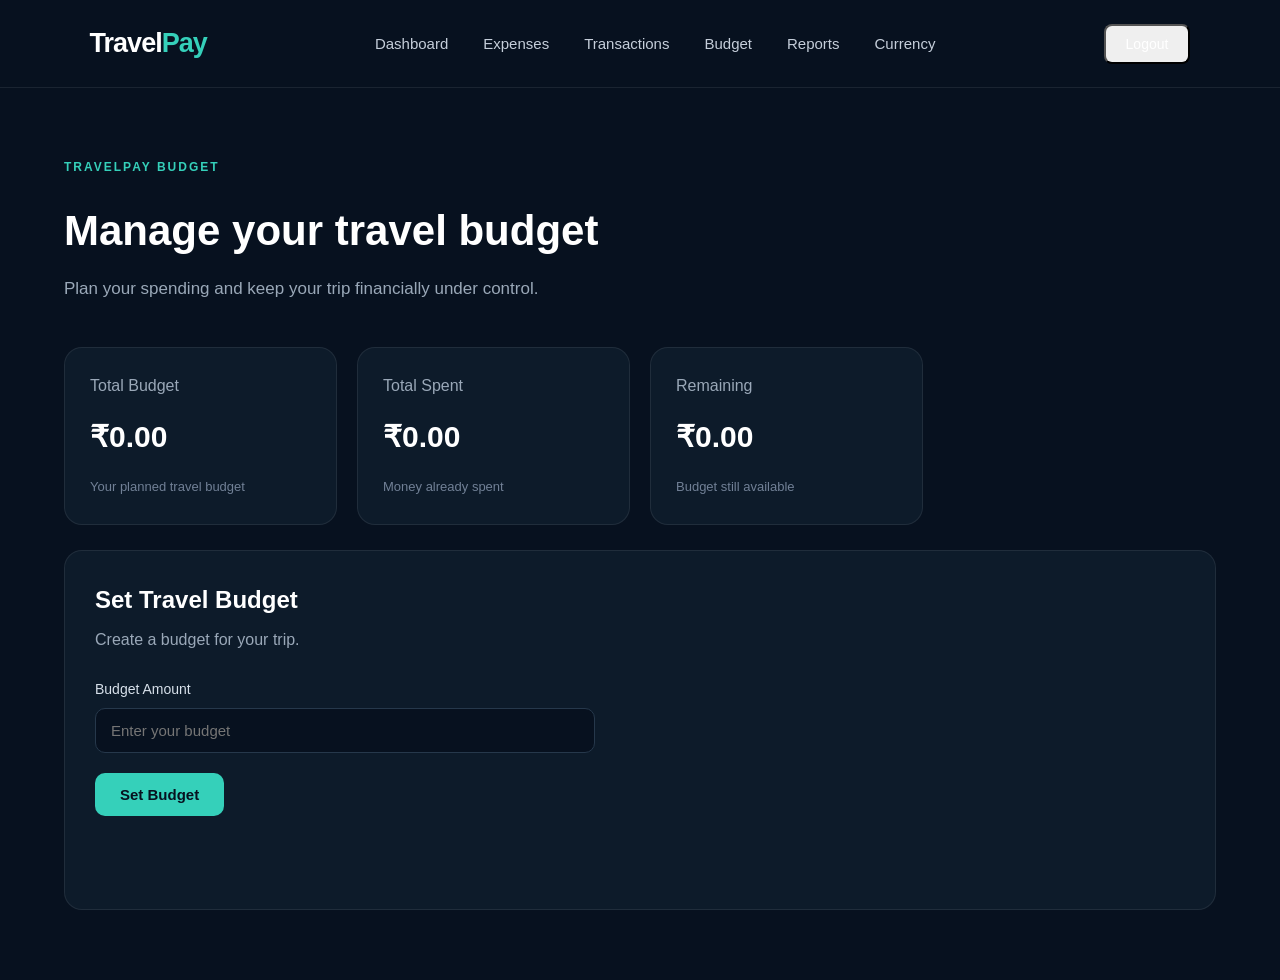
==== src/main/resources/static/pages/budget.html @ 98247ff3 "transactions order" ====
<!DOCTYPE html>
<html lang="en">

<head>
    <meta charset="UTF-8">
    <meta name="viewport" content="width=device-width, initial-scale=1.0">

    <title>TravelPay | Budget</title>

    <link rel="stylesheet" href="../css/style.css">
    <link rel="stylesheet" href="../css/dashboard.css">
</head>

<body>

<header class="navbar">

    <div class="logo">
        Travel<span>Pay</span>
    </div>

    <nav>
        <a href="dashboard.html">Dashboard</a>
        <a href="expenses.html">Expenses</a>
        <a href="transactions.html">Transactions</a>
        <a href="budget.html">Budget</a>
        <a href="reports.html">Reports</a>
        <a href="currency.html">Currency</a>
    </nav>

    <div class="nav-buttons">
        <button id="logoutBtn" class="login-btn">
            Logout
        </button>
    </div>

</header>


<main class="dashboard-container">

    <section class="dashboard-heading">

        <p class="hero-tag">TRAVELPAY BUDGET</p>

        <h1>
            Manage your travel budget
        </h1>

        <p>
            Plan your spending and keep your trip financially under control.
        </p>

    </section>


    <section class="dashboard-grid">

        <div class="dashboard-card">

            <p>Total Budget</p>

            <h2 id="budgetAmount">
                ₹0.00
            </h2>

            <span>
                Your planned travel budget
            </span>

        </div>


        <div class="dashboard-card">

            <p>Total Spent</p>

            <h2 id="budgetSpent">
                ₹0.00
            </h2>

            <span>
                Money already spent
            </span>

        </div>


        <div class="dashboard-card">

            <p>Remaining</p>

            <h2 id="budgetRemaining">
                ₹0.00
            </h2>

            <span>
                Budget still available
            </span>

        </div>

    </section>


    <section class="deposit-section">

        <div class="deposit-card">

            <h2>Set Travel Budget</h2>

            <p>
                Create a budget for your trip.
            </p>

            <form id="budgetForm">

                <div class="deposit-input">

                    <label for="budgetAmountInput">
                        Budget Amount
                    </label>

                    <input
                            type="number"
                            id="budgetAmountInput"
                            placeholder="Enter your budget"
                            min="1"
                            step="0.01"
                            required
                    >

                </div>


                <button type="submit" class="deposit-btn">
                    Set Budget
                </button>

            </form>

            <p id="budgetMessage" class="deposit-message"></p>

        </div>

    </section>

</main>


<script src="../js/auth.js"></script>
<script src="../js/budget.js"></script>

</body>

</html>
---- src/main/resources/static/css/style.css ----
* {
    margin: 0;
    padding: 0;
    box-sizing: border-box;
}

html {
    scroll-behavior: smooth;
}

body {
    font-family: Arial, sans-serif;
    background: #07111f;
    color: #ffffff;
    line-height: 1.6;
}


/* =========================
   NAVBAR
========================= */

.navbar {
    width: 100%;
    padding: 22px 7%;
    display: flex;
    align-items: center;
    justify-content: space-between;
    border-bottom: 1px solid rgba(255, 255, 255, 0.08);
}

.logo {
    font-size: 27px;
    font-weight: bold;
    letter-spacing: -1px;
}

.logo span {
    color: #35d0ba;
}

.navbar nav {
    display: flex;
    gap: 35px;
}

.navbar nav a {
    color: #c5ceda;
    text-decoration: none;
    font-size: 15px;
    transition: 0.3s;
}

.navbar nav a:hover {
    color: #35d0ba;
}

.nav-buttons {
    display: flex;
    align-items: center;
    gap: 15px;
}

.login-btn,
.register-btn {
    text-decoration: none;
    padding: 10px 20px;
    border-radius: 8px;
    font-size: 14px;
}

.login-btn {
    color: white;
}

.register-btn {
    background: #35d0ba;
    color: #07111f;
    font-weight: bold;
}


/* =========================
   HERO
========================= */

.hero {
    min-height: 650px;
    padding: 100px 7%;
    display: flex;
    align-items: center;
    justify-content: space-between;
    gap: 80px;
    background:
        radial-gradient(circle at 15% 30%, rgba(53, 208, 186, 0.14), transparent 35%),
        radial-gradient(circle at 80% 50%, rgba(74, 115, 255, 0.12), transparent 35%);
}

.hero-content {
    max-width: 650px;
}

.hero-tag,
.about-tag {
    color: #35d0ba;
    font-size: 12px;
    font-weight: bold;
    letter-spacing: 2px;
    margin-bottom: 20px;
}

.hero h1 {
    font-size: clamp(50px, 6vw, 82px);
    line-height: 1;
    letter-spacing: -4px;
    margin-bottom: 30px;
}

.hero h1 span,
.section-heading h2 span,
.about h2 span {
    color: #35d0ba;
}

.hero-description {
    color: #aeb9c7;
    font-size: 18px;
    max-width: 570px;
    margin-bottom: 35px;
}

.hero-buttons {
    display: flex;
    gap: 15px;
}

.primary-btn,
.secondary-btn {
    padding: 14px 25px;
    border-radius: 9px;
    text-decoration: none;
    font-weight: bold;
}

.primary-btn {
    background: #35d0ba;
    color: #07111f;
}

.secondary-btn {
    border: 1px solid #394757;
    color: white;
}


/* =========================
   WALLET CARD
========================= */

.hero-card {
    width: 360px;
    min-width: 360px;
    padding: 28px;
    border-radius: 22px;

    background:
        linear-gradient(145deg,
        rgba(53, 208, 186, 0.18),
        rgba(38, 57, 82, 0.65));

    border: 1px solid rgba(255, 255, 255, 0.12);

    box-shadow: 0 30px 80px rgba(0, 0, 0, 0.35);

    transform: rotate(3deg);
}

.card-header {
    display: flex;
    justify-content: space-between;
    color: #c9d4df;
}

.balance-label {
    color: #94a3b5;
    margin-top: 60px;
    font-size: 14px;
}

.hero-card h2 {
    font-size: 38px;
    margin: 5px 0 35px;
}

.card-info {
    display: flex;
    justify-content: space-between;
}

.card-info div {
    display: flex;
    flex-direction: column;
}

.card-info span {
    color: #94a3b5;
    font-size: 12px;
}

.card-info strong {
    margin-top: 4px;
}


/* =========================
   FEATURES
========================= */

.features {
    padding: 110px 7%;
}

.section-heading {
    max-width: 650px;
    margin-bottom: 60px;
}

.section-heading p {
    color: #35d0ba;
    font-size: 12px;
    font-weight: bold;
    letter-spacing: 2px;
    margin-bottom: 15px;
}

.section-heading h2,
.about h2 {
    font-size: 48px;
    line-height: 1.1;
    letter-spacing: -2px;
}

.feature-grid {
    display: grid;
    grid-template-columns: repeat(3, 1fr);
    gap: 20px;
}

.feature-card {
    padding: 30px;
    border: 1px solid #1c2a3a;
    border-radius: 16px;
    background: #0b1727;
    transition: 0.3s;
}

.feature-card:hover {
    transform: translateY(-6px);
    border-color: #35d0ba;
}

.feature-icon {
    font-size: 28px;
    margin-bottom: 20px;
}

.feature-card h3 {
    margin-bottom: 10px;
}

.feature-card p {
    color: #8f9cac;
    font-size: 14px;
}


/* =========================
   ABOUT
========================= */

.about {
    padding: 100px 7%;
    background: #0b1727;
}

.about > div {
    max-width: 700px;
}

.about h2 {
    margin-bottom: 25px;
}

.about p:not(.about-tag) {
    color: #9ca9b8;
    font-size: 17px;
}


/* =========================
   FOOTER
========================= */

footer {
    padding: 50px 7%;
    border-top: 1px solid #1c2a3a;
    color: #8793a1;
}

footer p {
    margin-top: 10px;
}

.copyright {
    font-size: 13px;
    margin-top: 25px;
}


/* =========================
   RESPONSIVE
========================= */

@media (max-width: 900px) {

    .navbar nav {
        display: none;
    }

    .hero {
        flex-direction: column;
        align-items: flex-start;
        padding-top: 70px;
    }

    .hero-card {
        width: 100%;
        max-width: 360px;
    }

    .feature-grid {
        grid-template-columns: repeat(2, 1fr);
    }
}


@media (max-width: 600px) {

    .navbar {
        padding: 18px 5%;
    }

    .nav-buttons .login-btn {
        display: none;
    }

    .hero {
        padding: 70px 5%;
    }

    .hero h1 {
        font-size: 52px;
    }

    .hero-buttons {
        flex-direction: column;
    }

    .primary-btn,
    .secondary-btn {
        text-align: center;
    }

    .features,
    .about {
        padding: 80px 5%;
    }

    .section-heading h2,
    .about h2 {
        font-size: 38px;
    }

    .feature-grid {
        grid-template-columns: 1fr;
    }
}
---- src/main/resources/static/css/dashboard.css ----
.dashboard-container {
    width: 90%;
    max-width: 1200px;
    margin: 0 auto;
    padding: 70px 0;
}

.dashboard-heading {
    margin-bottom: 45px;
}

.dashboard-heading h1 {
    font-size: 42px;
    margin: 10px 0;
}

.dashboard-heading h1 span {
    color: #35d0ba;
}

.dashboard-heading p:last-child {
    color: #9aa8b8;
    font-size: 17px;
}


/* Main Dashboard Cards */

.dashboard-grid {
    display: grid;
    grid-template-columns: repeat(4, 1fr);
    gap: 20px;
}

.dashboard-card {
    background: #0d1b2a;
    border: 1px solid rgba(255, 255, 255, 0.08);
    border-radius: 18px;
    padding: 25px;
    min-height: 150px;
    transition: 0.3s;
}

.dashboard-card:hover {
    transform: translateY(-5px);
    border-color: rgba(53, 208, 186, 0.4);
}

.dashboard-card p {
    color: #9aa8b8;
    margin-bottom: 15px;
}

.dashboard-card h2 {
    font-size: 30px;
    margin-bottom: 12px;
}

.dashboard-card span {
    color: #718096;
    font-size: 13px;
}

.wallet-card {
    background: linear-gradient(
        135deg,
        #0d1b2a,
        #123d3a
    );
}


/* Cash Flow */

.cash-flow-grid {
    display: grid;
    grid-template-columns: 1fr 1fr;
    gap: 20px;
    margin-top: 25px;
}

.cash-card {
    background: #0d1b2a;
    border: 1px solid rgba(255, 255, 255, 0.08);
    border-radius: 18px;
    padding: 25px;
    display: flex;
    align-items: center;
    gap: 20px;
}

.cash-icon {
    width: 50px;
    height: 50px;
    border-radius: 12px;
    background: rgba(53, 208, 186, 0.12);
    display: flex;
    align-items: center;
    justify-content: center;
    font-size: 25px;
    color: #35d0ba;
}

.cash-card p {
    color: #9aa8b8;
    margin-bottom: 5px;
}

.cash-card h3 {
    font-size: 25px;
}


/* Responsive */

@media (max-width: 1000px) {

    .dashboard-grid {
        grid-template-columns: repeat(2, 1fr);
    }

}

@media (max-width: 600px) {

    .dashboard-container {
        width: 92%;
        padding: 40px 0;
    }

    .dashboard-heading h1 {
        font-size: 32px;
    }

    .dashboard-grid {
        grid-template-columns: 1fr;
    }

    .cash-flow-grid {
        grid-template-columns: 1fr;
    }

}
.deposit-section {
    margin-top: 25px;
}

.deposit-card {
    background: #0d1b2a;
    border: 1px solid rgba(255, 255, 255, 0.08);
    border-radius: 18px;
    padding: 30px;
}

.deposit-card h2 {
    margin-bottom: 8px;
}

.deposit-card > p {
    color: #9aa8b8;
    margin-bottom: 25px;
}

.deposit-input {
    margin-bottom: 20px;
}

.deposit-input label {
    display: block;
    margin-bottom: 8px;
    color: #d7e0ea;
    font-size: 14px;
}

.deposit-input input {
    width: 100%;
    max-width: 500px;
    padding: 13px 15px;
    border: 1px solid #26384b;
    border-radius: 10px;
    background: #07111f;
    color: white;
    font-size: 15px;
    outline: none;
}

.deposit-input input:focus {
    border-color: #35d0ba;
}

.deposit-btn {
    padding: 13px 25px;
    border: none;
    border-radius: 10px;
    background: #35d0ba;
    color: #07111f;
    font-size: 15px;
    font-weight: 700;
    cursor: pointer;
    transition: 0.3s;
}

.deposit-btn:hover {
    transform: translateY(-2px);
    opacity: 0.9;
}

.deposit-message {
    margin-top: 18px;
    min-height: 20px;
}

/*transaction chits */


#transactionList {
    display: flex;
    flex-direction: column;
    gap: 15px;
    margin-top: 25px;
}

.transaction-item {
    background: #07111f;
    border: 1px solid rgba(255, 255, 255, 0.08);
    border-radius: 14px;
    padding: 18px 22px;

    display: flex;
    align-items: center;
    justify-content: space-between;

    transition: 0.3s;
}

.transaction-item:hover {
    border-color: rgba(53, 208, 186, 0.4);
    transform: translateX(4px);
}

.transaction-item h3 {
    margin: 0 0 6px;
    font-size: 16px;
}

.transaction-item p {
    margin: 0;
    color: #9aa8b8;
    font-size: 13px;
}

.transaction-item strong {
    font-size: 17px;
}


/* Transaction Date*/
.transaction-info h3 {
    margin-bottom: 6px;
}

.transaction-info p {
    display: inline-block;
    margin-right: 10px;
    font-size: 12px;
    font-weight: 600;
}

.transaction-info small {
    color: #718096;
    font-size: 12px;
}

.deposit-amount strong {
    color: #35d0ba;
}

.expense-amount strong {
    color: #ff6b6b;
}
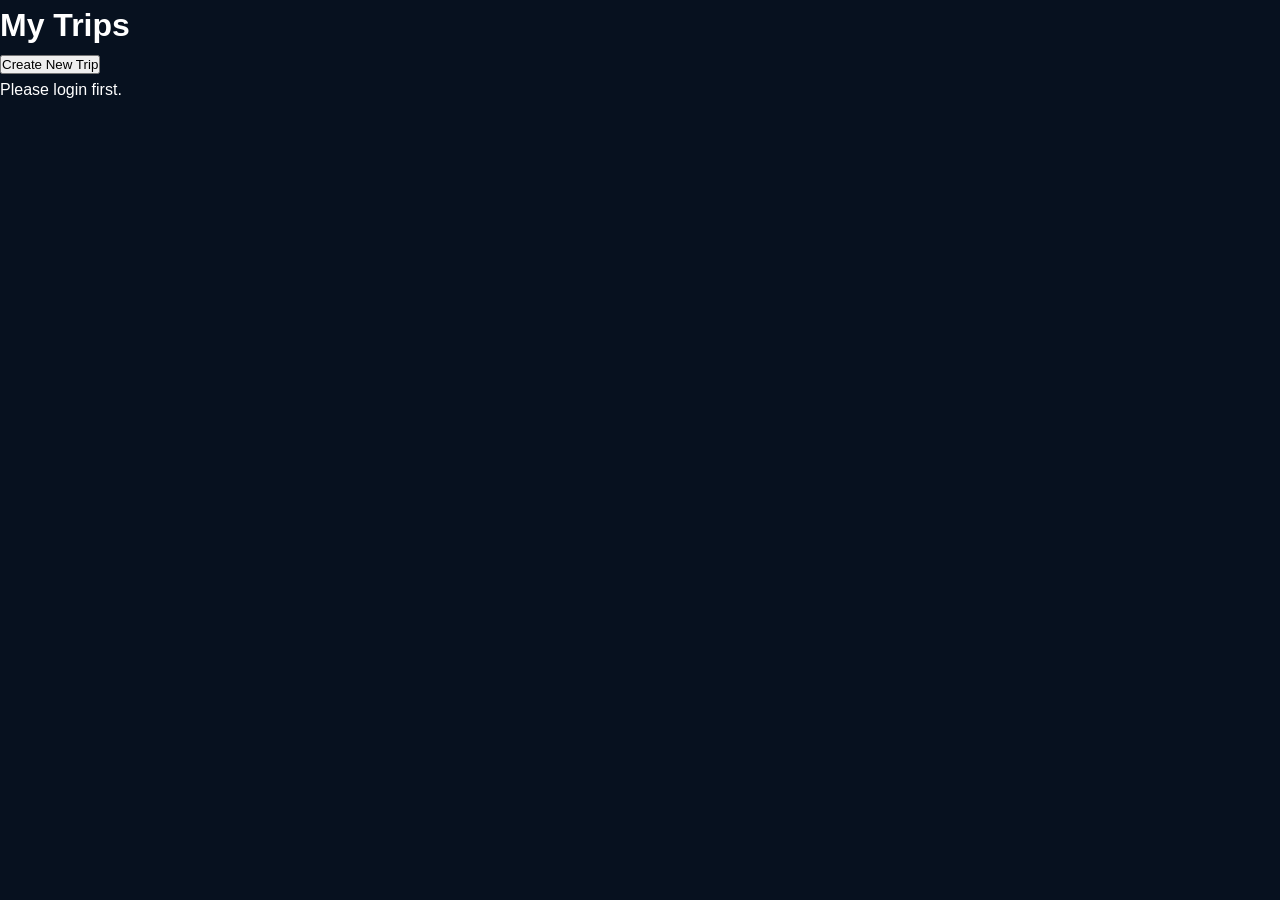
==== commit 833f3cc8: "Wallet Not Mandatory" ====
--- a/src/main/resources/static/pages/budget.html
+++ b/src/main/resources/static/pages/budget.html
@@ -150,7 +150,6 @@
 
 <script src="../js/auth.js"></script>
 <script src="../js/budget.js"></script>
-
 </body>
 
 </html>
--- a/src/main/resources/static/css/style.css
+++ b/src/main/resources/static/css/style.css
@@ -384,4 +384,208 @@
     .feature-grid {
         grid-template-columns: 1fr;
     }
-}+}
+
+/* =========================
+   TRIP DASHBOARD
+========================= */
+
+.dashboard-container {
+    width: 86%;
+    max-width: 1200px;
+    margin: 0 auto;
+    padding: 70px 0;
+}
+
+.dashboard-heading {
+    margin-bottom: 45px;
+}
+
+.dashboard-heading .hero-tag {
+    margin-bottom: 12px;
+}
+
+.dashboard-heading h1 {
+    font-size: clamp(40px, 5vw, 64px);
+    line-height: 1.1;
+    letter-spacing: -2px;
+    margin-bottom: 20px;
+}
+
+#tripInfo {
+    display: flex;
+    flex-wrap: wrap;
+    gap: 10px 25px;
+    color: #9ca9b8;
+    font-size: 15px;
+}
+
+#tripInfo p {
+    margin: 0;
+}
+
+#tripInfo strong {
+    color: #ffffff;
+}
+
+
+/* =========================
+   TRIP SUMMARY CARDS
+========================= */
+
+.dashboard-grid {
+    display: grid;
+    grid-template-columns: repeat(3, 1fr);
+    gap: 20px;
+    margin-bottom: 50px;
+}
+
+.dashboard-card {
+    padding: 28px;
+    border: 1px solid #1c2a3a;
+    border-radius: 16px;
+    background:
+        linear-gradient(
+            145deg,
+            rgba(53, 208, 186, 0.08),
+            #0b1727
+        );
+    transition: 0.3s;
+}
+
+.dashboard-card:hover {
+    transform: translateY(-5px);
+    border-color: #35d0ba;
+}
+
+.dashboard-card p {
+    color: #94a3b5;
+    font-size: 14px;
+    margin-bottom: 8px;
+}
+
+.dashboard-card h2 {
+    font-size: 30px;
+    margin-bottom: 8px;
+}
+
+.dashboard-card span {
+    color: #788797;
+    font-size: 13px;
+}
+
+
+/* =========================
+   TRIP ACTIONS
+========================= */
+
+.deposit-section {
+    margin-bottom: 30px;
+}
+
+.deposit-card {
+    padding: 32px;
+    border: 1px solid #1c2a3a;
+    border-radius: 18px;
+    background: #0b1727;
+}
+
+.deposit-card h2 {
+    font-size: 26px;
+    margin-bottom: 8px;
+}
+
+.deposit-card > p {
+    color: #8f9cac;
+    margin-bottom: 25px;
+}
+
+
+/* Action buttons */
+
+#tripActions {
+    display: grid;
+    grid-template-columns: repeat(4, 1fr);
+    gap: 15px;
+}
+
+#tripActions button {
+    padding: 16px 20px;
+    border: 1px solid #2a3a4d;
+    border-radius: 10px;
+    background: #111f31;
+    color: #ffffff;
+    font-size: 15px;
+    font-weight: bold;
+    cursor: pointer;
+    transition: 0.3s;
+}
+
+#tripActions button:hover {
+    background: #35d0ba;
+    color: #07111f;
+    border-color: #35d0ba;
+    transform: translateY(-3px);
+}
+
+
+/* Back button */
+
+.deposit-section > button {
+    padding: 12px 22px;
+    border: 1px solid #394757;
+    border-radius: 9px;
+    background: transparent;
+    color: #ffffff;
+    cursor: pointer;
+    font-size: 14px;
+    transition: 0.3s;
+}
+
+.deposit-section > button:hover {
+    border-color: #35d0ba;
+    color: #35d0ba;
+}
+
+
+/* =========================
+   RESPONSIVE
+========================= */
+
+@media (max-width: 900px) {
+
+    .dashboard-grid {
+        grid-template-columns: repeat(2, 1fr);
+    }
+
+    #tripActions {
+        grid-template-columns: repeat(2, 1fr);
+    }
+}
+
+
+@media (max-width: 600px) {
+
+    .dashboard-container {
+        width: 90%;
+        padding: 50px 0;
+    }
+
+    .dashboard-heading h1 {
+        font-size: 42px;
+    }
+
+    .dashboard-grid {
+        grid-template-columns: 1fr;
+    }
+
+    #tripActions {
+        grid-template-columns: 1fr;
+    }
+
+    .deposit-card {
+        padding: 24px;
+    }
+
+}
+
--- a/src/main/resources/static/css/dashboard.css
+++ b/src/main/resources/static/css/dashboard.css
@@ -277,4 +277,58 @@
 
 .expense-amount strong {
     color: #ff6b6b;
+}
+
+/* ============================= */
+/* REPORT ITEMS */
+/* ============================= */
+
+#categoryReport,
+#monthlyReport {
+    display: flex;
+    flex-direction: column;
+    gap: 12px;
+    margin-top: 20px;
+}
+
+.report-item {
+    background: #07111f;
+    border: 1px solid rgba(255, 255, 255, 0.08);
+    border-radius: 12px;
+
+    padding: 16px 20px;
+
+    display: flex;
+    align-items: center;
+    justify-content: space-between;
+
+    transition: 0.3s;
+}
+
+.report-item:hover {
+    border-color: rgba(53, 208, 186, 0.4);
+    transform: translateX(4px);
+}
+
+.report-item h3 {
+    margin: 0;
+    font-size: 15px;
+    font-weight: 600;
+    color: #d7e0ea;
+}
+
+.report-item strong {
+    font-size: 16px;
+    color: #35d0ba;
+}
+
+/* ============================= */
+/* REPORT CHART */
+/* ============================= */
+
+.chart-container {
+    width: 100%;
+    max-width: 450px;
+    margin: 30px auto 10px;
+    padding: 20px;
 }
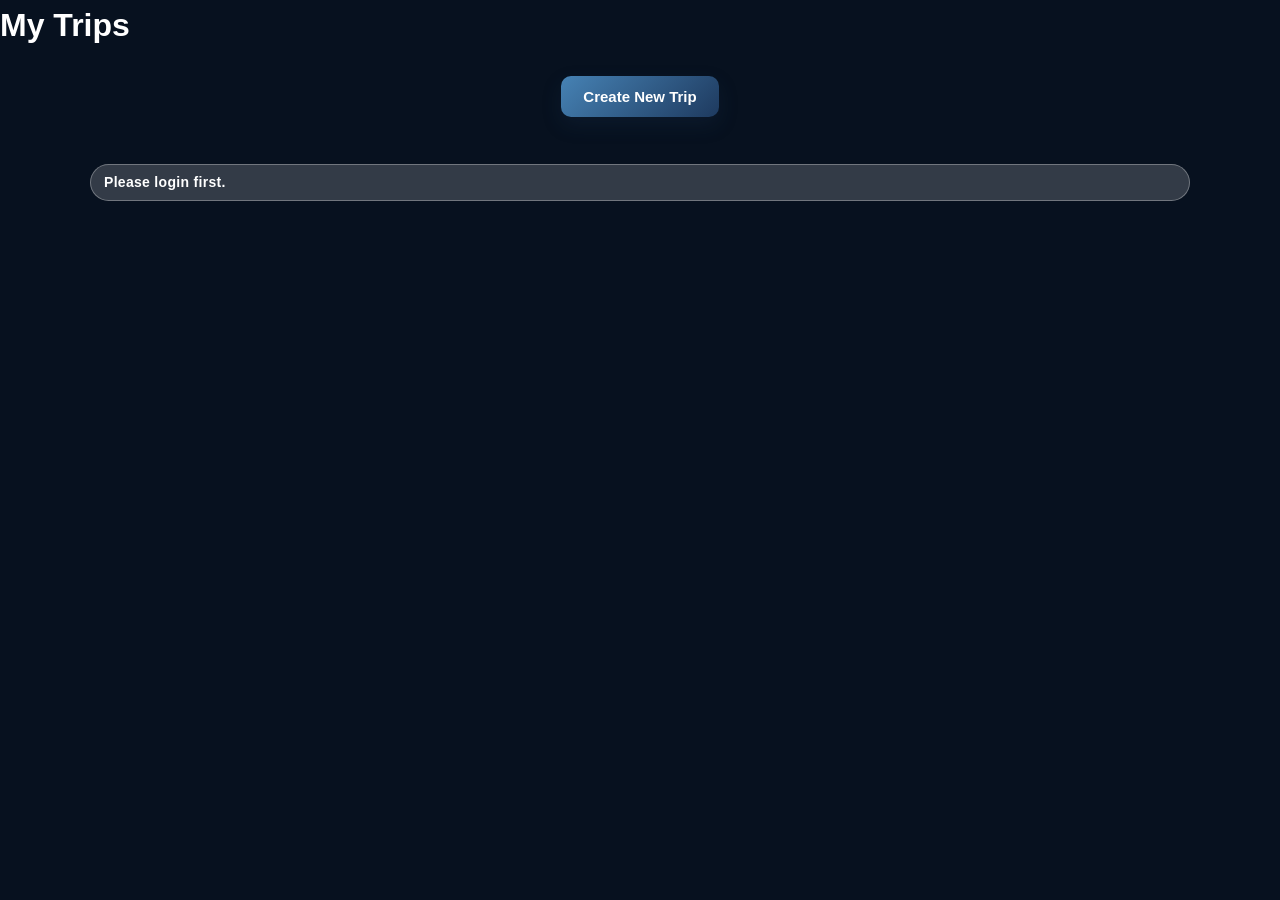
==== commit 1a979fe0: "access limitation" ====
--- a/src/main/resources/static/pages/budget.html
+++ b/src/main/resources/static/pages/budget.html
@@ -21,10 +21,6 @@
 
     <nav>
         <a href="dashboard.html">Dashboard</a>
-        <a href="expenses.html">Expenses</a>
-        <a href="transactions.html">Transactions</a>
-        <a href="budget.html">Budget</a>
-        <a href="reports.html">Reports</a>
         <a href="currency.html">Currency</a>
     </nav>
 
--- a/src/main/resources/static/css/style.css
+++ b/src/main/resources/static/css/style.css
@@ -588,4 +588,551 @@
     }
 
 }
-
+.expense-item {
+    display: grid;
+    grid-template-columns: 1fr auto auto;
+    align-items: center;
+    gap: 25px;
+
+    padding: 22px;
+    margin-top: 15px;
+
+    border: 1px solid rgba(212, 175, 55, 0.25);
+    border-radius: 16px;
+
+    background: linear-gradient(
+        135deg,
+        #111827,
+        #1e1b4b,
+        #172554
+    );
+
+    color: #f8fafc;
+
+    box-shadow:
+        0 10px 30px rgba(0, 0, 0, 0.25);
+
+    transition: 0.25s ease;
+}
+
+.expense-item:hover {
+    transform: translateY(-3px);
+
+    border-color: rgba(212, 175, 55, 0.55);
+
+    box-shadow:
+        0 14px 35px rgba(0, 0, 0, 0.35);
+}
+
+.expense-info h3 {
+    margin: 0 0 6px 0;
+    font-size: 19px;
+    color: #f8fafc;
+}
+
+.expense-info p {
+    margin: 0 0 6px 0;
+    color: #cbd5e1;
+}
+
+.expense-info small {
+    color: #94a3b8;
+}
+
+.expense-amount strong {
+    font-size: 21px;
+    color: #f4d06f;
+}
+
+.expense-actions {
+    display: flex;
+    gap: 8px;
+}
+
+.expense-actions button {
+    padding: 8px 14px;
+
+    border: 1px solid rgba(255,255,255,0.15);
+    border-radius: 8px;
+
+    cursor: pointer;
+
+    color: white;
+    background: rgba(255,255,255,0.08);
+
+    transition: 0.2s ease;
+}
+
+.expense-actions button:hover {
+    background: rgba(212,175,55,0.2);
+    border-color: rgba(212,175,55,0.5);
+}
+
+/* ============================= */
+/* TRIP STATUS CONTROL */
+/* ============================= */
+
+.trip-status-control {
+    margin-top: 25px;
+    padding: 22px 25px;
+
+    display: flex;
+    align-items: center;
+    justify-content: center;
+    gap: 14px;
+    flex-wrap: wrap;
+
+    border-radius: 16px;
+
+    background: rgba(255, 255, 255, 0.08);
+    border: 1px solid rgba(255, 255, 255, 0.15);
+
+    box-shadow: 0 8px 25px rgba(0, 0, 0, 0.08);
+}
+
+.trip-status-control label {
+    font-weight: 600;
+    font-size: 15px;
+}
+
+.trip-status-control select {
+    min-width: 150px;
+
+    padding: 11px 40px 11px 14px;
+
+    border: 1px solid #d1d5db;
+    border-radius: 10px;
+
+    background: white;
+
+    font-size: 14px;
+    font-weight: 600;
+
+    cursor: pointer;
+
+    outline: none;
+
+    transition: 0.2s ease;
+}
+
+.trip-status-control select:focus {
+    border-color: #6366f1;
+
+    box-shadow:
+        0 0 0 3px rgba(99, 102, 241, 0.15);
+}
+
+.trip-status-control button {
+    padding: 11px 18px;
+
+    border: none;
+    border-radius: 10px;
+
+    background: linear-gradient(
+        135deg,
+        #6366f1,
+        #8b5cf6
+    );
+
+    color: white;
+
+    font-size: 14px;
+    font-weight: 600;
+
+    cursor: pointer;
+
+    transition: 0.2s ease;
+}
+
+.trip-status-control button:hover {
+    transform: translateY(-2px);
+
+    box-shadow:
+        0 7px 18px rgba(99, 102, 241, 0.25);
+}
+
+#statusMessage {
+    width: 100%;
+
+    margin: 4px 0 0;
+
+    text-align: center;
+
+    font-size: 14px;
+}
+
+
+/* ============================= */
+/* MY TRIPS PAGE */
+/* ============================= */
+
+#tripList {
+    width: 90%;
+    max-width: 1100px;
+
+    margin: 35px auto;
+
+    display: grid;
+
+    grid-template-columns:
+        repeat(auto-fit, minmax(280px, 1fr));
+
+    gap: 25px;
+}
+
+
+/* ============================= */
+/* TRIP CARDS */
+/* ============================= */
+
+#tripList > div {
+
+    padding: 25px;
+
+    border-radius: 18px;
+
+    background: linear-gradient(
+        135deg,
+        #0d1b2a,
+        #123d3a
+    );
+
+    border: 1px solid rgba(255, 255, 255, 0.25);
+
+    color: white;
+
+    box-shadow:
+        0 12px 30px rgba(13, 27, 42, 0.35);
+
+    transition: 0.25s ease;
+}
+
+/* Card Hover */
+
+#tripList > div:hover {
+
+    transform: translateY(-5px);
+
+    box-shadow:
+        0 18px 40px rgba(30, 58, 95, 0.35);
+
+    border-color:
+        rgba(255, 255, 255, 0.45);
+}
+
+
+/* ============================= */
+/* TRIP TITLE */
+/* ============================= */
+
+#tripList h2 {
+
+    margin-top: 0;
+
+    margin-bottom: 15px;
+
+    font-size: 22px;
+
+    color: #ffffff;
+}
+
+
+/* ============================= */
+/* TRIP INFORMATION */
+/* ============================= */
+
+#tripList p {
+
+    margin: 8px 0;
+
+    color: #e0f2fe;
+
+    font-size: 14px;
+}
+
+
+/* ============================= */
+/* TRIP STATUS */
+/* ============================= */
+
+#tripList p:last-of-type {
+
+    display: inline-block;
+
+    margin-top: 12px;
+
+    padding: 6px 13px;
+
+    border-radius: 20px;
+
+    background:
+        rgba(255, 255, 255, 0.18);
+
+    border:
+        1px solid rgba(255, 255, 255, 0.3);
+
+    color: #ffffff;
+
+    font-weight: 600;
+
+    letter-spacing: 0.3px;
+}
+
+
+/* ============================= */
+/* OPEN TRIP BUTTON */
+/* ============================= */
+
+#tripList button {
+
+    width: 100%;
+
+    margin-top: 18px;
+
+    padding: 11px 16px;
+
+    border: 1px solid
+        rgba(255, 255, 255, 0.3);
+
+    border-radius: 10px;
+
+    background:
+        rgba(255, 255, 255, 0.15);
+
+    color: #ffffff;
+
+    font-size: 14px;
+
+    font-weight: 600;
+
+    cursor: pointer;
+
+    transition: 0.2s ease;
+}
+
+
+#tripList button:hover {
+
+    background:
+        rgba(255, 255, 255, 0.25);
+
+    transform: translateY(-2px);
+
+    box-shadow:
+        0 6px 15px
+        rgba(15, 23, 42, 0.2);
+}
+
+
+/* ============================= */
+/* CREATE TRIP FORM */
+/* ============================= */
+
+#createTripForm {
+
+    width: 90%;
+
+    max-width: 650px;
+
+    margin: 30px auto;
+
+    padding: 30px;
+
+    border-radius: 18px;
+
+    background: linear-gradient(
+        135deg,
+        #87ceeb,
+        #4682b4,
+        #1e3a5f
+    );
+
+    border:
+        1px solid rgba(255, 255, 255, 0.25);
+
+    color: white;
+
+    box-shadow:
+        0 12px 30px
+        rgba(30, 58, 95, 0.25);
+}
+
+
+/* Create Trip Heading */
+
+#createTripForm h2 {
+
+    margin-top: 0;
+
+    font-size: 24px;
+
+    color: white;
+}
+
+
+/* Form Labels */
+
+#createTripForm label {
+
+    display: block;
+
+    margin-top: 8px;
+
+    font-size: 14px;
+
+    font-weight: 600;
+
+    color: #e0f2fe;
+}
+
+
+/* Form Inputs */
+
+#createTripForm input {
+
+    width: 100%;
+
+    box-sizing: border-box;
+
+    margin: 8px 0 18px;
+
+    padding: 12px 14px;
+
+    border:
+        1px solid rgba(255, 255, 255, 0.3);
+
+    border-radius: 10px;
+
+    background:
+        rgba(255, 255, 255, 0.15);
+
+    color: white;
+
+    font-size: 14px;
+
+    outline: none;
+}
+
+
+#createTripForm input::placeholder {
+
+    color: rgba(255, 255, 255, 0.7);
+}
+
+
+#createTripForm input:focus {
+
+    border-color: white;
+
+    background:
+        rgba(255, 255, 255, 0.2);
+
+    box-shadow:
+        0 0 0 3px
+        rgba(255, 255, 255, 0.12);
+}
+
+
+/* Create Trip Save Button */
+
+#createTripForm button {
+
+    width: 100%;
+
+    padding: 12px;
+
+    border: none;
+
+    border-radius: 10px;
+
+    background:
+        rgba(255, 255, 255, 0.2);
+
+    color: white;
+
+    font-weight: 600;
+
+    cursor: pointer;
+
+    transition: 0.2s ease;
+}
+
+
+#createTripForm button:hover {
+
+    background:
+        rgba(255, 255, 255, 0.3);
+
+    transform: translateY(-2px);
+}
+
+
+/* ============================= */
+/* CREATE NEW TRIP BUTTON */
+/* ============================= */
+
+#createTripBtn {
+
+    display: block;
+
+    margin: 25px auto;
+
+    padding: 12px 22px;
+
+    border: none;
+
+    border-radius: 10px;
+
+    background: linear-gradient(
+        135deg,
+        #4682b4,
+        #1e3a5f
+    );
+
+    color: white;
+
+    font-size: 15px;
+
+    font-weight: 600;
+
+    cursor: pointer;
+
+    transition: 0.2s ease;
+
+    box-shadow:
+        0 8px 20px
+        rgba(30, 58, 95, 0.2);
+}
+
+
+#createTripBtn:hover {
+
+    transform: translateY(-2px);
+
+    box-shadow:
+        0 10px 25px
+        rgba(30, 58, 95, 0.3);
+}
+
+
+/* ============================= */
+/* MOBILE */
+/* ============================= */
+
+@media (max-width: 600px) {
+
+    #tripList {
+
+        width: 92%;
+
+        grid-template-columns: 1fr;
+    }
+
+    #createTripForm {
+
+        width: 85%;
+
+        padding: 22px;
+    }
+
+}
--- a/src/main/resources/static/css/dashboard.css
+++ b/src/main/resources/static/css/dashboard.css
@@ -331,4 +331,111 @@
     max-width: 450px;
     margin: 30px auto 10px;
     padding: 20px;
+}
+
+
+
+
+
+/* ============================================================
+   EXPENSE CATEGORY DROPDOWN
+============================================================ */
+
+#expenseCategory,
+#editExpenseCategory {
+    width: 100%;
+    height: 48px;
+
+    padding: 0 45px 0 15px;
+
+    border: 1px solid rgba(255, 255, 255, 0.18);
+    border-radius: 10px;
+
+    background: #0d1b2a;
+    color: white;
+
+    font-size: 15px;
+    font-family: inherit;
+
+    outline: none;
+    cursor: pointer;
+
+    transition: all 0.25s ease;
+
+    /* Remove browser default arrow */
+    appearance: none;
+    -webkit-appearance: none;
+    -moz-appearance: none;
+
+    /* Custom arrow */
+    background-image:
+        linear-gradient(45deg, transparent 50%, #5eead4 50%),
+        linear-gradient(135deg, #5eead4 50%, transparent 50%);
+
+    background-position:
+        calc(100% - 20px) 20px,
+        calc(100% - 14px) 20px;
+
+    background-size:
+        6px 6px,
+        6px 6px;
+
+    background-repeat: no-repeat;
+}
+
+
+/* Hover */
+
+#expenseCategory:hover,
+#editExpenseCategory:hover {
+    border-color: rgba(94, 234, 212, 0.6);
+
+    box-shadow:
+        0 5px 18px rgba(0, 0, 0, 0.25);
+}
+
+
+/* Focus */
+
+#expenseCategory:focus,
+#editExpenseCategory:focus {
+    border-color: #5eead4;
+
+    box-shadow:
+        0 0 0 3px rgba(94, 234, 212, 0.15);
+}
+
+
+/* Dropdown options */
+
+#expenseCategory option,
+#editExpenseCategory option {
+    background: #0d1b2a;
+    color: white;
+
+    font-size: 15px;
+}
+
+
+/* First "Select Category" option */
+
+#expenseCategory option[value=""],
+#editExpenseCategory option[value=""] {
+    color: #94a3b8;
+}
+
+/**************************/
+.my-trips-card {
+    cursor: pointer;
+    transition: 0.25s ease;
+}
+
+.my-trips-card:hover {
+    transform: translateY(-5px);
+    box-shadow: 0 12px 30px rgba(0, 0, 0, 0.25);
+}
+
+.my-trips-card h2 {
+    font-size: 32px;
+    margin: 10px 0;
 }
